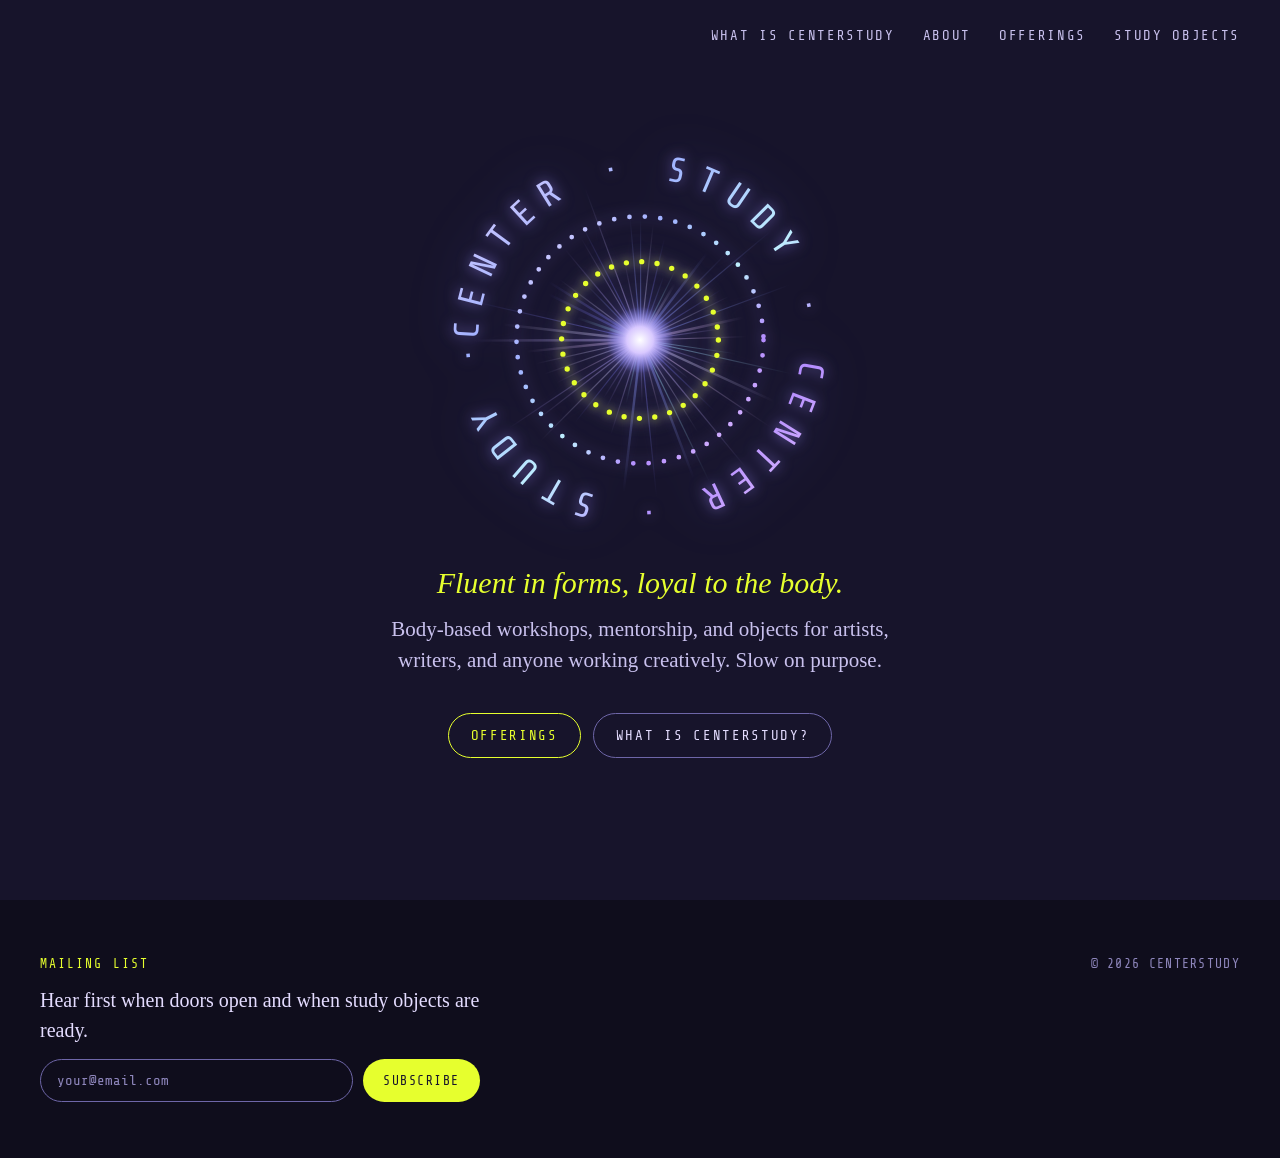
==== index.html @ cd918bb9 "Add files via upload" ====
<!DOCTYPE html>
<html lang="en">
<head>
<meta charset="utf-8">
<meta name="viewport" content="width=device-width, initial-scale=1">
<title>centerstudy</title>
<meta name="description" content="Body-based workshops, mentorship, and objects for artists, writers, and anyone working creatively. Slow on purpose.">
<link rel="icon" href="assets/favicon.png">
<link rel="preconnect" href="https://fonts.googleapis.com">
<link href="https://fonts.googleapis.com/css2?family=IM+Fell+English:ital@0;1&family=Share+Tech+Mono&display=swap" rel="stylesheet">
<link rel="stylesheet" href="style.css">
</head>
<body>
<div style="min-height:100vh;display:flex;flex-direction:column;font-family:'IM Fell English',serif">
<div style="background:#17142b;color:#e4dcff;min-height:100vh;display:flex;flex-direction:column">
<nav style="display:flex;justify-content:flex-end;flex-wrap:wrap;gap:28px;padding:28px 40px">
<a href="what.html" class="nav-dark" style="font-family:'Share Tech Mono',monospace;font-size:14px;letter-spacing:.12em;text-transform:uppercase;color:#c9c1ee;text-decoration:none">What is centerstudy</a>
<a href="about.html" class="nav-dark" style="font-family:'Share Tech Mono',monospace;font-size:14px;letter-spacing:.12em;text-transform:uppercase;color:#c9c1ee;text-decoration:none">About</a>
<a href="offerings.html" class="nav-dark" style="font-family:'Share Tech Mono',monospace;font-size:14px;letter-spacing:.12em;text-transform:uppercase;color:#c9c1ee;text-decoration:none">Offerings</a>
<a href="objects.html" class="nav-dark" style="font-family:'Share Tech Mono',monospace;font-size:14px;letter-spacing:.12em;text-transform:uppercase;color:#c9c1ee;text-decoration:none">Study Objects</a>
</nav>
<main style="flex:1;display:flex;flex-direction:column;align-items:center;justify-content:center;gap:36px;padding:24px 24px 88px">
<div data-mark="hero" role="img" aria-label="centerstudy logo"></div>
<div style="display:flex;flex-direction:column;align-items:center;gap:14px;text-align:center">
<h1 style="margin:0;font-weight:400;font-size:30px;font-style:italic;color:#e6ff2e">Fluent in forms, loyal to the body.</h1>
<p style="margin:0;max-width:560px;font-size:21px;line-height:1.5;color:#c9c1ee;text-wrap:pretty">Body-based workshops, mentorship, and objects for artists, writers, and anyone working creatively. Slow on purpose.</p>
</div>
<div style="display:flex;flex-wrap:wrap;justify-content:center;gap:12px">
<a href="offerings.html" class="btn-neon" style="font-family:'Share Tech Mono',monospace;font-size:14px;letter-spacing:.12em;text-transform:uppercase;padding:14px 22px;border:1px solid #e6ff2e;color:#e6ff2e;border-radius:999px;text-decoration:none">Offerings</a>
<a href="what.html" class="btn-ghost" style="font-family:'Share Tech Mono',monospace;font-size:14px;letter-spacing:.12em;text-transform:uppercase;padding:14px 22px;border:1px solid #6e66a8;color:#e4dcff;border-radius:999px;text-decoration:none">What is centerstudy?</a>
</div>
</main>
</div>
<footer id="mailing-list" style="background:#0f0d1c;color:#e4dcff;padding:56px 40px;display:flex;flex-wrap:wrap;justify-content:space-between;gap:40px">
<div style="display:flex;flex-direction:column;gap:14px;max-width:440px">
<div style="font-family:'Share Tech Mono',monospace;font-size:13px;letter-spacing:.16em;text-transform:uppercase;color:#e6ff2e">Mailing list</div>
<div style="font-size:20px;line-height:1.5;color:#e4dcff">Hear first when doors open and when study objects are ready.</div>
<form action="https://buttondown.com/api/emails/embed-subscribe/centerstudy" method="post" target="_blank" class="embeddable-buttondown-form" style="display:flex;flex-direction:column;gap:10px;margin:0">
<label for="bd-email" style="position:absolute;width:1px;height:1px;overflow:hidden;clip:rect(0 0 0 0)">Enter your email</label>
<div style="display:flex;flex-wrap:wrap;gap:10px">
<input type="email" name="email" id="bd-email" required placeholder="your@email.com" style="flex:1;min-width:200px;font-family:'Share Tech Mono',monospace;font-size:14px;padding:13px 16px;background:transparent;border:1px solid #6e66a8;border-radius:999px;color:#e4dcff;outline:none">
<input type="submit" value="Subscribe" style="font-family:'Share Tech Mono',monospace;font-size:13px;letter-spacing:.12em;text-transform:uppercase;padding:14px 20px;background:#e6ff2e;color:#17142b;border:none;border-radius:999px;cursor:pointer">
</div>
</form>
</div>
<div style="display:flex;flex-direction:column;gap:10px;font-family:'Share Tech Mono',monospace;font-size:13px;letter-spacing:.1em;color:#a9a0d6">
<div style="color:#8f87bd">© 2026 CENTERSTUDY</div>
</div>
</footer>
</div>
<script src="logo.js"></script>
</body>
</html>
---- style.css ----
body{margin:0;background:#17142b}
a{color:#3f3aa8}
a:hover{color:#17142b}
input::placeholder{color:#8f87bd}
input[type=email]:focus{border-color:#e6ff2e!important}
input[type=submit]:hover{background:#f2ff8a!important}
.nav-dark:hover{color:#e6ff2e!important}
.nav-light:hover{color:#221d3d!important}
.btn-neon:hover{background:#e6ff2e;color:#17142b!important}
.btn-ghost:hover{border-color:#e4dcff!important;color:#e4dcff!important}
@keyframes csSpin{to{transform:rotate(360deg)}}
.cs-spin{animation:csSpin 180s linear infinite}
@media (prefers-reduced-motion:reduce){.cs-spin{animation:none}}
html{scroll-behavior:smooth}
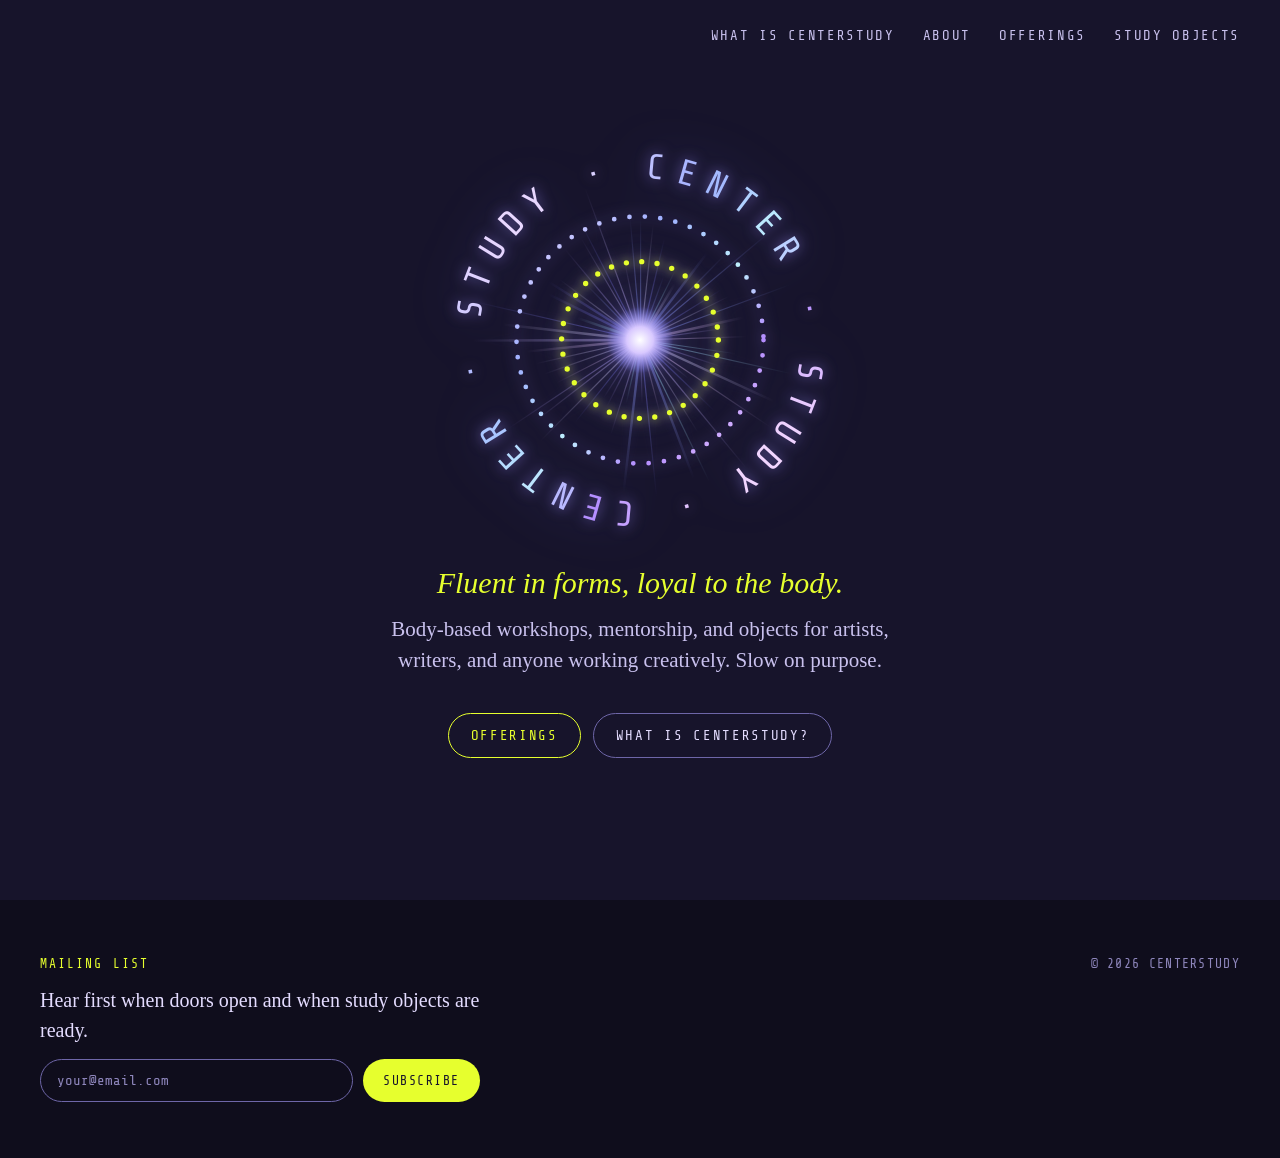
==== commit 768d014f: "Add files via upload" ====
--- a/index.html
+++ b/index.html
@@ -8,7 +8,7 @@
 <link rel="icon" href="assets/favicon.png">
 <link rel="preconnect" href="https://fonts.googleapis.com">
 <link href="https://fonts.googleapis.com/css2?family=IM+Fell+English:ital@0;1&family=Share+Tech+Mono&display=swap" rel="stylesheet">
-<link rel="stylesheet" href="style.css">
+<link rel="stylesheet" href="style.css?v=3">
 </head>
 <body>
 <div style="min-height:100vh;display:flex;flex-direction:column;font-family:'IM Fell English',serif">
@@ -48,6 +48,6 @@
 </div>
 </footer>
 </div>
-<script src="logo.js"></script>
+<script src="logo.js?v=3"></script>
 </body>
 </html>
--- a/style.css
+++ b/style.css
@@ -10,5 +10,7 @@
 .btn-ghost:hover{border-color:#e4dcff!important;color:#e4dcff!important}
 @keyframes csSpin{to{transform:rotate(360deg)}}
 .cs-spin{animation:csSpin 180s linear infinite}
-@media (prefers-reduced-motion:reduce){.cs-spin{animation:none}}
+@keyframes csRadiate{0%,6%{transform:translate(0,0) rotate(0);opacity:1}40%,55%{transform:translate(var(--dx),var(--dy)) rotate(var(--r));opacity:.75}90%,100%{transform:translate(0,0) rotate(0);opacity:1}}
+.cs-letter{transform-box:fill-box;transform-origin:center;animation:csRadiate 20s ease-in-out infinite}
+@media (prefers-reduced-motion:reduce){.cs-spin,.cs-letter{animation:none}}
 html{scroll-behavior:smooth}
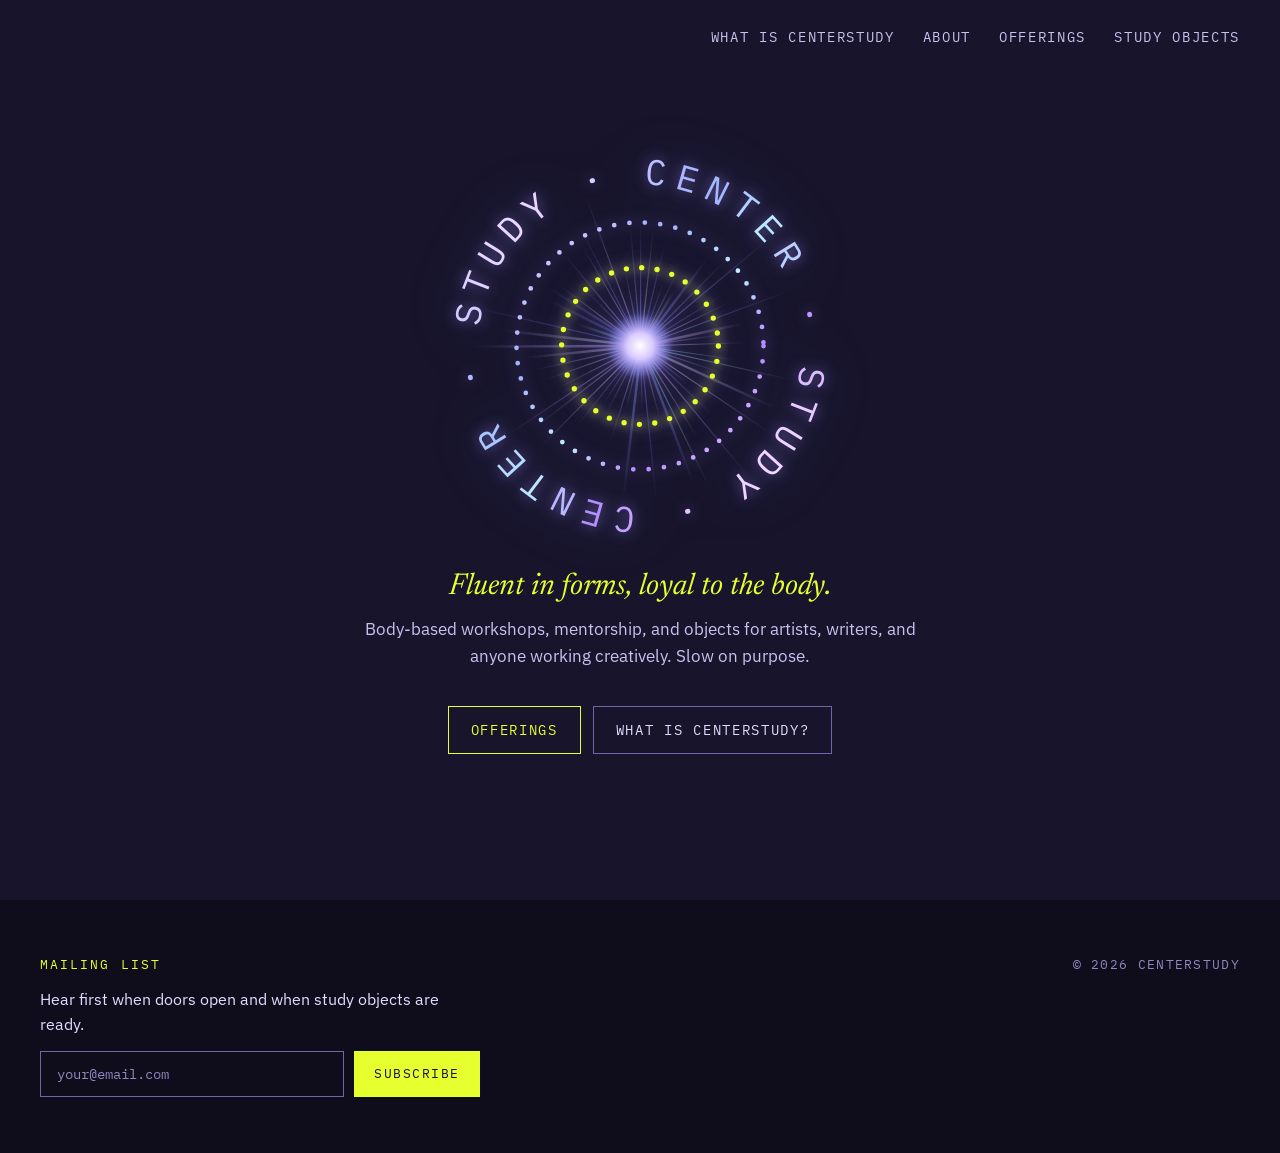
==== commit 106378df: "Add files via upload" ====
--- a/index.html
+++ b/index.html
@@ -7,47 +7,47 @@
 <meta name="description" content="Body-based workshops, mentorship, and objects for artists, writers, and anyone working creatively. Slow on purpose.">
 <link rel="icon" href="assets/favicon.png">
 <link rel="preconnect" href="https://fonts.googleapis.com">
-<link href="https://fonts.googleapis.com/css2?family=IM+Fell+English:ital@0;1&family=Share+Tech+Mono&display=swap" rel="stylesheet">
-<link rel="stylesheet" href="style.css?v=3">
+<link href="https://fonts.googleapis.com/css2?family=Newsreader:ital,opsz,wght@0,6..72,300..500;1,6..72,300..500&family=IBM+Plex+Mono&family=IBM+Plex+Sans:wght@400;500&display=swap" rel="stylesheet">
+<link rel="stylesheet" href="style.css?v=4">
 </head>
 <body>
-<div style="min-height:100vh;display:flex;flex-direction:column;font-family:'IM Fell English',serif">
+<div style="min-height:100vh;display:flex;flex-direction:column;font-family:'Newsreader',serif">
 <div style="background:#17142b;color:#e4dcff;min-height:100vh;display:flex;flex-direction:column">
 <nav style="display:flex;justify-content:flex-end;flex-wrap:wrap;gap:28px;padding:28px 40px">
-<a href="what.html" class="nav-dark" style="font-family:'Share Tech Mono',monospace;font-size:14px;letter-spacing:.12em;text-transform:uppercase;color:#c9c1ee;text-decoration:none">What is centerstudy</a>
-<a href="about.html" class="nav-dark" style="font-family:'Share Tech Mono',monospace;font-size:14px;letter-spacing:.12em;text-transform:uppercase;color:#c9c1ee;text-decoration:none">About</a>
-<a href="offerings.html" class="nav-dark" style="font-family:'Share Tech Mono',monospace;font-size:14px;letter-spacing:.12em;text-transform:uppercase;color:#c9c1ee;text-decoration:none">Offerings</a>
-<a href="objects.html" class="nav-dark" style="font-family:'Share Tech Mono',monospace;font-size:14px;letter-spacing:.12em;text-transform:uppercase;color:#c9c1ee;text-decoration:none">Study Objects</a>
+<a href="what.html" class="nav-dark" style="font-family:'IBM Plex Mono',monospace;font-size:14px;letter-spacing:.12em;text-transform:uppercase;color:#c9c1ee;text-decoration:none">What is centerstudy</a>
+<a href="about.html" class="nav-dark" style="font-family:'IBM Plex Mono',monospace;font-size:14px;letter-spacing:.12em;text-transform:uppercase;color:#c9c1ee;text-decoration:none">About</a>
+<a href="offerings.html" class="nav-dark" style="font-family:'IBM Plex Mono',monospace;font-size:14px;letter-spacing:.12em;text-transform:uppercase;color:#c9c1ee;text-decoration:none">Offerings</a>
+<a href="objects.html" class="nav-dark" style="font-family:'IBM Plex Mono',monospace;font-size:14px;letter-spacing:.12em;text-transform:uppercase;color:#c9c1ee;text-decoration:none">Study Objects</a>
 </nav>
 <main style="flex:1;display:flex;flex-direction:column;align-items:center;justify-content:center;gap:36px;padding:24px 24px 88px">
 <div data-mark="hero" role="img" aria-label="centerstudy logo"></div>
 <div style="display:flex;flex-direction:column;align-items:center;gap:14px;text-align:center">
 <h1 style="margin:0;font-weight:400;font-size:30px;font-style:italic;color:#e6ff2e">Fluent in forms, loyal to the body.</h1>
-<p style="margin:0;max-width:560px;font-size:21px;line-height:1.5;color:#c9c1ee;text-wrap:pretty">Body-based workshops, mentorship, and objects for artists, writers, and anyone working creatively. Slow on purpose.</p>
+<p style="margin:0;max-width:560px;font-family:'IBM Plex Sans',sans-serif;font-size:17px;line-height:1.6;color:#c9c1ee;text-wrap:pretty">Body-based workshops, mentorship, and objects for artists, writers, and anyone working creatively. Slow on purpose.</p>
 </div>
 <div style="display:flex;flex-wrap:wrap;justify-content:center;gap:12px">
-<a href="offerings.html" class="btn-neon" style="font-family:'Share Tech Mono',monospace;font-size:14px;letter-spacing:.12em;text-transform:uppercase;padding:14px 22px;border:1px solid #e6ff2e;color:#e6ff2e;border-radius:999px;text-decoration:none">Offerings</a>
-<a href="what.html" class="btn-ghost" style="font-family:'Share Tech Mono',monospace;font-size:14px;letter-spacing:.12em;text-transform:uppercase;padding:14px 22px;border:1px solid #6e66a8;color:#e4dcff;border-radius:999px;text-decoration:none">What is centerstudy?</a>
+<a href="offerings.html" class="btn-neon" style="font-family:'IBM Plex Mono',monospace;font-size:14px;letter-spacing:.12em;text-transform:uppercase;padding:14px 22px;border:1px solid #e6ff2e;color:#e6ff2e;border-radius:0;text-decoration:none">Offerings</a>
+<a href="what.html" class="btn-ghost" style="font-family:'IBM Plex Mono',monospace;font-size:14px;letter-spacing:.12em;text-transform:uppercase;padding:14px 22px;border:1px solid #6e66a8;color:#e4dcff;border-radius:0;text-decoration:none">What is centerstudy?</a>
 </div>
 </main>
 </div>
 <footer id="mailing-list" style="background:#0f0d1c;color:#e4dcff;padding:56px 40px;display:flex;flex-wrap:wrap;justify-content:space-between;gap:40px">
 <div style="display:flex;flex-direction:column;gap:14px;max-width:440px">
-<div style="font-family:'Share Tech Mono',monospace;font-size:13px;letter-spacing:.16em;text-transform:uppercase;color:#e6ff2e">Mailing list</div>
-<div style="font-size:20px;line-height:1.5;color:#e4dcff">Hear first when doors open and when study objects are ready.</div>
+<div style="font-family:'IBM Plex Mono',monospace;font-size:13px;letter-spacing:.16em;text-transform:uppercase;color:#e6ff2e">Mailing list</div>
+<div style="font-family:'IBM Plex Sans',sans-serif;font-size:16px;line-height:1.55;color:#e4dcff">Hear first when doors open and when study objects are ready.</div>
 <form action="https://buttondown.com/api/emails/embed-subscribe/centerstudy" method="post" target="_blank" class="embeddable-buttondown-form" style="display:flex;flex-direction:column;gap:10px;margin:0">
 <label for="bd-email" style="position:absolute;width:1px;height:1px;overflow:hidden;clip:rect(0 0 0 0)">Enter your email</label>
 <div style="display:flex;flex-wrap:wrap;gap:10px">
-<input type="email" name="email" id="bd-email" required placeholder="your@email.com" style="flex:1;min-width:200px;font-family:'Share Tech Mono',monospace;font-size:14px;padding:13px 16px;background:transparent;border:1px solid #6e66a8;border-radius:999px;color:#e4dcff;outline:none">
-<input type="submit" value="Subscribe" style="font-family:'Share Tech Mono',monospace;font-size:13px;letter-spacing:.12em;text-transform:uppercase;padding:14px 20px;background:#e6ff2e;color:#17142b;border:none;border-radius:999px;cursor:pointer">
+<input type="email" name="email" id="bd-email" required placeholder="your@email.com" style="flex:1;min-width:200px;font-family:'IBM Plex Mono',monospace;font-size:14px;padding:13px 16px;background:transparent;border:1px solid #6e66a8;border-radius:0;color:#e4dcff;outline:none">
+<input type="submit" value="Subscribe" style="font-family:'IBM Plex Mono',monospace;font-size:13px;letter-spacing:.12em;text-transform:uppercase;padding:14px 20px;background:#e6ff2e;color:#17142b;border:none;border-radius:0;cursor:pointer">
 </div>
 </form>
 </div>
-<div style="display:flex;flex-direction:column;gap:10px;font-family:'Share Tech Mono',monospace;font-size:13px;letter-spacing:.1em;color:#a9a0d6">
+<div style="display:flex;flex-direction:column;gap:10px;font-family:'IBM Plex Mono',monospace;font-size:13px;letter-spacing:.1em;color:#a9a0d6">
 <div style="color:#8f87bd">© 2026 CENTERSTUDY</div>
 </div>
 </footer>
 </div>
-<script src="logo.js?v=3"></script>
+<script src="logo.js?v=4"></script>
 </body>
 </html>
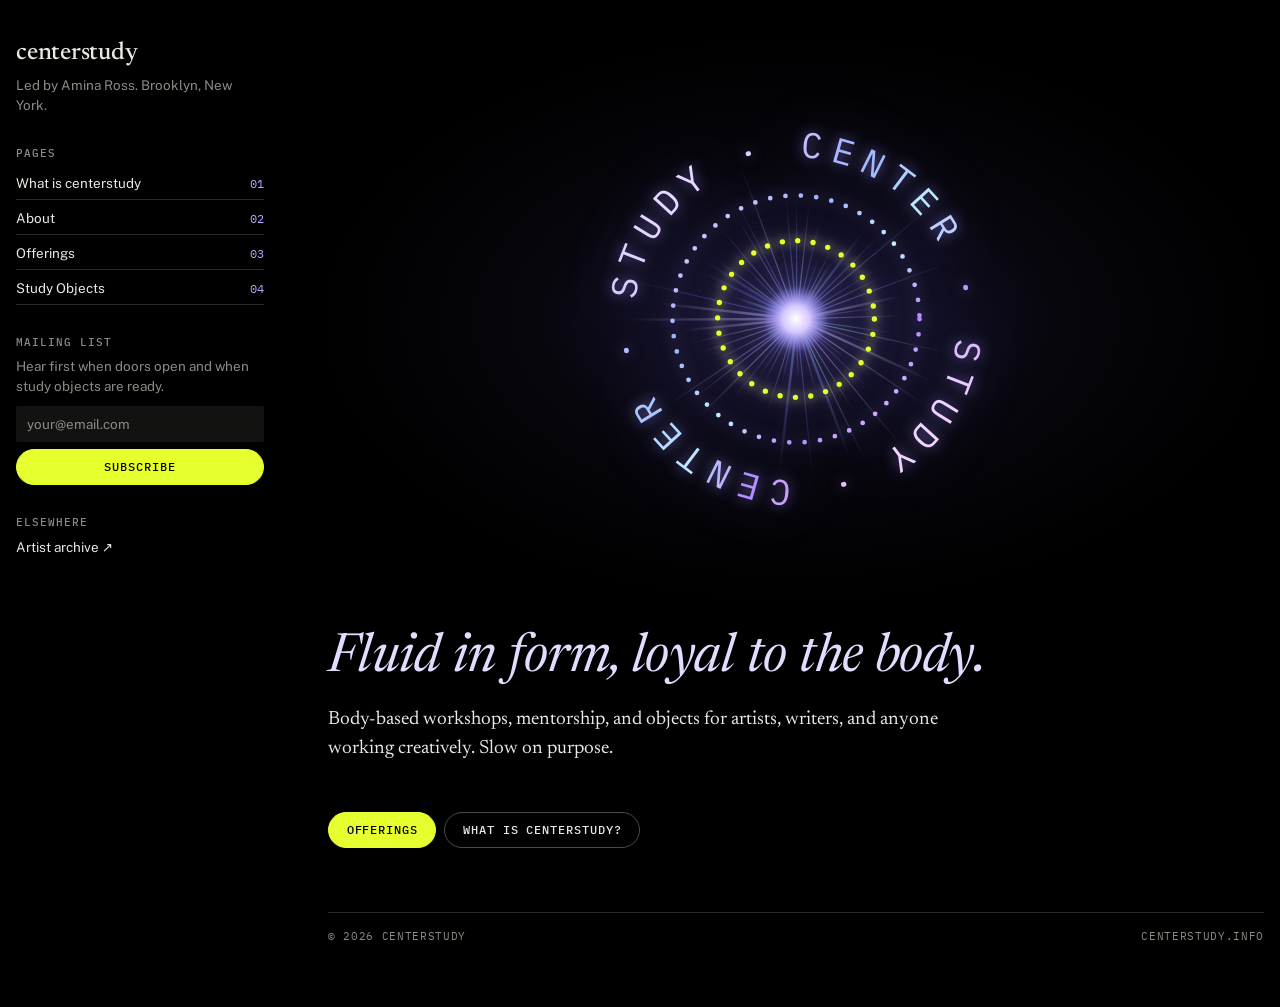
==== commit b2b192d6: "Add files via upload" ====
--- a/index.html
+++ b/index.html
@@ -2,52 +2,56 @@
 <html lang="en">
 <head>
 <meta charset="utf-8">
-<meta name="viewport" content="width=device-width, initial-scale=1">
+<meta name="viewport" content="width=device-width, initial-scale=1, viewport-fit=cover">
 <title>centerstudy</title>
 <meta name="description" content="Body-based workshops, mentorship, and objects for artists, writers, and anyone working creatively. Slow on purpose.">
 <link rel="icon" href="assets/favicon.png">
 <link rel="preconnect" href="https://fonts.googleapis.com">
-<link href="https://fonts.googleapis.com/css2?family=Newsreader:ital,opsz,wght@0,6..72,300..500;1,6..72,300..500&family=IBM+Plex+Mono&family=IBM+Plex+Sans:wght@400;500&display=swap" rel="stylesheet">
-<link rel="stylesheet" href="style.css?v=4">
+<link rel="preconnect" href="https://fonts.gstatic.com" crossorigin>
+<link rel="stylesheet" href="https://fonts.googleapis.com/css2?family=IBM+Plex+Mono:wght@400;500&family=Newsreader:ital,opsz,wght@0,6..72,400;0,6..72,500;1,6..72,400;1,6..72,500&family=Public+Sans:wght@400;500;600&display=swap">
+<link rel="stylesheet" href="style.css?v=7">
 </head>
 <body>
-<div style="min-height:100vh;display:flex;flex-direction:column;font-family:'Newsreader',serif">
-<div style="background:#17142b;color:#e4dcff;min-height:100vh;display:flex;flex-direction:column">
-<nav style="display:flex;justify-content:flex-end;flex-wrap:wrap;gap:28px;padding:28px 40px">
-<a href="what.html" class="nav-dark" style="font-family:'IBM Plex Mono',monospace;font-size:14px;letter-spacing:.12em;text-transform:uppercase;color:#c9c1ee;text-decoration:none">What is centerstudy</a>
-<a href="about.html" class="nav-dark" style="font-family:'IBM Plex Mono',monospace;font-size:14px;letter-spacing:.12em;text-transform:uppercase;color:#c9c1ee;text-decoration:none">About</a>
-<a href="offerings.html" class="nav-dark" style="font-family:'IBM Plex Mono',monospace;font-size:14px;letter-spacing:.12em;text-transform:uppercase;color:#c9c1ee;text-decoration:none">Offerings</a>
-<a href="objects.html" class="nav-dark" style="font-family:'IBM Plex Mono',monospace;font-size:14px;letter-spacing:.12em;text-transform:uppercase;color:#c9c1ee;text-decoration:none">Study Objects</a>
+<div class="shell">
+<aside class="side">
+<div>
+<p class="name"><a href="index.html">centerstudy</a></p>
+<p class="tagline">Led by Amina Ross. Brooklyn, New York.</p>
+</div>
+<nav aria-label="Pages">
+<span class="label">Pages</span>
+<ul class="pages">
+<li><a href="what.html"><span>What is centerstudy</span><span class="n">01</span></a></li>
+<li><a href="about.html"><span>About</span><span class="n">02</span></a></li>
+<li><a href="offerings.html"><span>Offerings</span><span class="n">03</span></a></li>
+<li><a href="objects.html"><span>Study Objects</span><span class="n">04</span></a></li>
+</ul>
 </nav>
-<main style="flex:1;display:flex;flex-direction:column;align-items:center;justify-content:center;gap:36px;padding:24px 24px 88px">
-<div data-mark="hero" role="img" aria-label="centerstudy logo"></div>
-<div style="display:flex;flex-direction:column;align-items:center;gap:14px;text-align:center">
-<h1 style="margin:0;font-weight:400;font-size:30px;font-style:italic;color:#e6ff2e">Fluent in forms, loyal to the body.</h1>
-<p style="margin:0;max-width:560px;font-family:'IBM Plex Sans',sans-serif;font-size:17px;line-height:1.6;color:#c9c1ee;text-wrap:pretty">Body-based workshops, mentorship, and objects for artists, writers, and anyone working creatively. Slow on purpose.</p>
+<div class="signup" id="mailing-list">
+<span class="label">Mailing list</span>
+<p>Hear first when doors open and when study objects are ready.</p>
+<form action="https://buttondown.com/api/emails/embed-subscribe/centerstudy" method="post" target="_blank" class="embeddable-buttondown-form">
+<label for="bd-email" class="visually-hidden">Enter your email</label>
+<input type="email" name="email" id="bd-email" class="field" required placeholder="your@email.com">
+<button type="submit" class="btn solid">Subscribe</button>
+</form>
 </div>
-<div style="display:flex;flex-wrap:wrap;justify-content:center;gap:12px">
-<a href="offerings.html" class="btn-neon" style="font-family:'IBM Plex Mono',monospace;font-size:14px;letter-spacing:.12em;text-transform:uppercase;padding:14px 22px;border:1px solid #e6ff2e;color:#e6ff2e;border-radius:0;text-decoration:none">Offerings</a>
-<a href="what.html" class="btn-ghost" style="font-family:'IBM Plex Mono',monospace;font-size:14px;letter-spacing:.12em;text-transform:uppercase;padding:14px 22px;border:1px solid #6e66a8;color:#e4dcff;border-radius:0;text-decoration:none">What is centerstudy?</a>
+<div>
+<span class="label">Elsewhere</span>
+<div class="quick"><a href="https://aminaross.info" target="_blank" rel="noopener">Artist archive &#8599;</a></div>
+</div>
+</aside>
+<main class="main">
+<div class="stage"><div data-mark="hero" role="img" aria-label="centerstudy logo"></div></div>
+<h1 class="headline">Fluid in form, loyal to the body.</h1>
+<p class="lede">Body-based workshops, mentorship, and objects for artists, writers, and anyone working creatively. Slow on purpose.</p>
+<div class="actions">
+<a href="offerings.html" class="btn solid">Offerings</a>
+<a href="what.html" class="btn">What is centerstudy?</a>
 </div>
 </main>
+<p class="colophon"><span>&copy; 2026 centerstudy</span><a href="index.html">centerstudy.info</a></p>
 </div>
-<footer id="mailing-list" style="background:#0f0d1c;color:#e4dcff;padding:56px 40px;display:flex;flex-wrap:wrap;justify-content:space-between;gap:40px">
-<div style="display:flex;flex-direction:column;gap:14px;max-width:440px">
-<div style="font-family:'IBM Plex Mono',monospace;font-size:13px;letter-spacing:.16em;text-transform:uppercase;color:#e6ff2e">Mailing list</div>
-<div style="font-family:'IBM Plex Sans',sans-serif;font-size:16px;line-height:1.55;color:#e4dcff">Hear first when doors open and when study objects are ready.</div>
-<form action="https://buttondown.com/api/emails/embed-subscribe/centerstudy" method="post" target="_blank" class="embeddable-buttondown-form" style="display:flex;flex-direction:column;gap:10px;margin:0">
-<label for="bd-email" style="position:absolute;width:1px;height:1px;overflow:hidden;clip:rect(0 0 0 0)">Enter your email</label>
-<div style="display:flex;flex-wrap:wrap;gap:10px">
-<input type="email" name="email" id="bd-email" required placeholder="your@email.com" style="flex:1;min-width:200px;font-family:'IBM Plex Mono',monospace;font-size:14px;padding:13px 16px;background:transparent;border:1px solid #6e66a8;border-radius:0;color:#e4dcff;outline:none">
-<input type="submit" value="Subscribe" style="font-family:'IBM Plex Mono',monospace;font-size:13px;letter-spacing:.12em;text-transform:uppercase;padding:14px 20px;background:#e6ff2e;color:#17142b;border:none;border-radius:0;cursor:pointer">
-</div>
-</form>
-</div>
-<div style="display:flex;flex-direction:column;gap:10px;font-family:'IBM Plex Mono',monospace;font-size:13px;letter-spacing:.1em;color:#a9a0d6">
-<div style="color:#8f87bd">© 2026 CENTERSTUDY</div>
-</div>
-</footer>
-</div>
-<script src="logo.js?v=4"></script>
+<script src="logo.js?v=7"></script>
 </body>
 </html>
--- a/style.css
+++ b/style.css
@@ -1,16 +1,281 @@
-body{margin:0;background:#17142b}
-a{color:#3f3aa8}
-a:hover{color:#17142b}
-input::placeholder{color:#8f87bd}
-input[type=email]:focus{border-color:#e6ff2e!important}
-input[type=submit]:hover{background:#f2ff8a!important}
-.nav-dark:hover{color:#e6ff2e!important}
-.nav-light:hover{color:#221d3d!important}
-.btn-neon:hover{background:#e6ff2e;color:#17142b!important}
-.btn-ghost:hover{border-color:#e4dcff!important;color:#e4dcff!important}
-@keyframes csSpin{to{transform:rotate(360deg)}}
-.cs-spin{animation:csSpin 180s linear infinite}
-@keyframes csRadiate{0%,6%{transform:translate(0,0) rotate(0);opacity:1}40%,55%{transform:translate(var(--dx),var(--dy)) rotate(var(--r));opacity:.75}90%,100%{transform:translate(0,0) rotate(0);opacity:1}}
-.cs-letter{transform-box:fill-box;transform-origin:center;animation:csRadiate 20s ease-in-out infinite}
-@media (prefers-reduced-motion:reduce){.cs-spin,.cs-letter{animation:none}}
-html{scroll-behavior:smooth}
+/* centerstudy: a sibling of the Amina Ross archive (aminaross.info).
+   Same ground, type and rules: black field, Newsreader italic titles,
+   Public Sans text, IBM Plex Mono labels, neon yellow kept for what is
+   current or under the pointer, and the mark's violet carried into
+   headlines, pull quotes and notes. A side column holds the name, pages and
+   mailing list; the main column holds the page. Stacks on phones. */
+:root {
+  --paper: #000000;
+  --ink: #e9e9e4;
+  --quiet: #8b8b84;
+  --rule: #2a2a28;
+  --field: #121211;
+  --accent: #e6ff2e;
+  --violet: #b9a6ff;    /* from the centerstudy mark */
+  --lilac: #e4dcff;
+  --deep: #17142b;
+  --on-accent: #000000;
+  color-scheme: dark;
+  --serif: "Newsreader", "Iowan Old Style", Georgia, serif;
+  --sans: "Public Sans", "Helvetica Neue", Arial, system-ui, sans-serif;
+  --mono: "IBM Plex Mono", ui-monospace, "SFMono-Regular", Menlo, monospace;
+  --step--1: 0.84rem;
+  --step-0: 1rem;
+  --step-1: 1.2rem;
+  --step-2: 1.55rem;
+  --side: 15.5rem;
+}
+::selection { background: var(--accent); color: var(--on-accent); }
+
+*, *::before, *::after { box-sizing: border-box; }
+html { -webkit-text-size-adjust: 100%; }
+body {
+  margin: 0;
+  background: var(--paper);
+  color: var(--ink);
+  font: 400 var(--step-0)/1.65 var(--sans);
+  padding-left: max(16px, env(safe-area-inset-left, 0px));
+  padding-right: max(16px, env(safe-area-inset-right, 0px));
+}
+a { color: inherit; text-decoration-color: #55554f; text-underline-offset: 0.2em; text-decoration-thickness: 1px; }
+a:hover { color: var(--accent); text-decoration-color: currentColor; }
+:focus-visible { outline: 2px solid var(--accent); outline-offset: 2px; }
+img { max-width: 100%; display: block; }
+p { margin: 0 0 1em; }
+p:last-child { margin-bottom: 0; }
+
+.shell {
+  max-width: 78rem;
+  margin: 0 auto;
+  display: grid;
+  grid-template-columns: var(--side) minmax(0, 1fr);
+  gap: 4rem;
+  padding-block: 2.5rem 4rem;
+}
+
+/* ---------- side column ---------- */
+.side {
+  position: sticky;
+  top: calc(env(safe-area-inset-top, 0px) + 2.5rem);
+  align-self: start;
+  max-height: calc(100vh - 3rem);
+  overflow-y: auto;
+  display: grid;
+  gap: 2rem;
+}
+.name { margin: 0; font: 500 var(--step-2)/1.1 var(--serif); letter-spacing: -0.01em; }
+.name a { text-decoration: none; display: inline-flex; align-items: center; gap: 0.6rem; }
+.name .mini { width: 1.6rem; height: 1.6rem; flex: none; }
+.tagline { margin: 0.5rem 0 0; color: var(--quiet); font-size: var(--step--1); line-height: 1.5; }
+.label {
+  display: block;
+  margin: 0 0 0.5rem;
+  font: 500 0.68rem/1 var(--mono);
+  text-transform: uppercase;
+  letter-spacing: 0.09em;
+  color: var(--quiet);
+}
+.pages { list-style: none; margin: 0; padding: 0; display: grid; gap: 0.1rem; }
+.pages a {
+  display: flex;
+  justify-content: space-between;
+  align-items: baseline;
+  gap: 1rem;
+  padding: 0.32rem 0;
+  font-size: var(--step--1);
+  text-decoration: none;
+  border-bottom: 1px solid var(--rule);
+}
+.pages .n { font: 400 0.72rem var(--mono); color: var(--violet); }
+.pages a:hover .n { color: var(--accent); }
+.pages a[aria-current="page"] { color: var(--accent); font-weight: 600; }
+.pages a[aria-current="page"] .n { color: var(--accent); }
+.quick { display: flex; flex-wrap: wrap; gap: 0.25rem 1rem; font-size: var(--step--1); }
+.quick a { text-decoration: none; }
+.quick a:hover { text-decoration: underline; }
+
+/* mailing list */
+.signup p { margin: 0 0 0.6rem; font-size: var(--step--1); line-height: 1.5; color: var(--quiet); }
+.signup form { display: grid; gap: 0.4rem; margin: 0; }
+.field {
+  width: 100%;
+  font: 400 var(--step--1)/1.4 var(--sans);
+  color: var(--ink);
+  background: var(--field);
+  border: 1px solid transparent;
+  border-radius: 2px;
+  padding: 0.5rem 0.6rem;
+}
+.field:focus { border-color: var(--accent); outline: none; }
+.field::placeholder { color: var(--quiet); }
+.btn {
+  display: inline-flex;
+  align-items: center;
+  justify-content: center;
+  gap: 0.4rem;
+  font: 500 0.72rem/1 var(--mono);
+  text-transform: uppercase;
+  letter-spacing: 0.08em;
+  color: var(--ink);
+  background: none;
+  border: 1px solid #4a4a46;
+  border-radius: 999px;
+  padding: 0.7rem 1.1rem;
+  text-decoration: none;
+  cursor: pointer;
+  white-space: nowrap;
+  transition: background-color 0.2s ease, color 0.2s ease, border-color 0.2s ease;
+}
+.btn:hover { color: var(--accent); border-color: var(--accent); }
+.btn.solid { background: var(--accent); color: var(--on-accent); border-color: var(--accent); }
+.btn.solid:hover { background: var(--ink); border-color: var(--ink); color: var(--on-accent); }
+.visually-hidden { position: absolute; width: 1px; height: 1px; overflow: hidden; clip: rect(0 0 0 0); white-space: nowrap; }
+
+/* ---------- main column ---------- */
+.main { min-width: 0; }
+.pagebar {
+  display: flex;
+  justify-content: space-between;
+  align-items: baseline;
+  flex-wrap: wrap;
+  gap: 0.5rem 1.5rem;
+  padding-bottom: 0.75rem;
+  margin-bottom: 2.5rem;
+  border-bottom: 1px solid var(--rule);
+}
+.pagebar .label { margin: 0; }
+.status { font: 400 0.72rem var(--mono); color: var(--quiet); text-transform: uppercase; letter-spacing: 0.06em; }
+
+.headline {
+  color: var(--lilac);
+  margin: 0 0 1.25rem;
+  font: italic 400 clamp(2.2rem, 4.2vw, 3.4rem)/1.05 var(--serif);
+  letter-spacing: -0.01em;
+  text-wrap: balance;
+  max-width: 44rem;
+}
+.lede { margin: 0 0 3rem; max-width: 40rem; font: 400 var(--step-1)/1.5 var(--serif); text-wrap: pretty; }
+.prose { max-width: 40rem; text-wrap: pretty; }
+.pull {
+  margin: 2.2rem 0;
+  padding-left: 1rem;
+  border-left: 2px solid var(--violet);
+  color: var(--violet);
+  font: italic 400 clamp(1.4rem, 2.4vw, 1.85rem)/1.3 var(--serif);
+  max-width: 38rem;
+  text-wrap: balance;
+}
+.subhead { color: var(--lilac); margin: 3rem 0 1rem; font: italic 400 clamp(1.75rem, 2.8vw, 2.4rem)/1.1 var(--serif); }
+
+/* groups and records (the archive's year/record rhythm) */
+.group { display: grid; gap: 0; margin-bottom: 3.5rem; }
+.group-label {
+  margin: 0;
+  font: 500 0.72rem/1 var(--mono);
+  letter-spacing: 0.09em;
+  text-transform: uppercase;
+  color: var(--quiet);
+  padding-bottom: 0.6rem;
+  border-bottom: 1px solid var(--violet);
+}
+.record {
+  display: grid;
+  grid-template-columns: 11rem minmax(0, 1fr);
+  gap: 2rem;
+  padding: 1.6rem 0 2rem;
+  border-bottom: 1px solid var(--rule);
+  scroll-margin-top: 1.5rem;
+}
+.meta { font-size: var(--step--1); line-height: 1.45; display: grid; gap: 0.35rem; align-content: start; }
+.meta p { margin: 0; }
+.meta .dates { font-family: var(--mono); font-size: 0.74rem; letter-spacing: 0.01em; font-variant-numeric: tabular-nums; }
+.meta .quiet { color: var(--quiet); }
+.body { min-width: 0; max-width: 42rem; }
+.title {
+  margin: 0;
+  font: italic 400 clamp(1.6rem, 2.6vw, 2.2rem)/1.1 var(--serif);
+  text-wrap: balance;
+  letter-spacing: -0.005em;
+}
+.title a { text-decoration: none; }
+.title a:hover { text-decoration: underline; text-decoration-thickness: 1px; }
+.desc { margin-top: 0.9rem; text-wrap: pretty; }
+.actions { margin-top: 1.1rem; display: flex; flex-wrap: wrap; gap: 0.5rem; }
+.list { list-style: none; margin: 1.1rem 0 0; padding: 0; border-top: 1px solid var(--rule); }
+.list li { display: grid; grid-template-columns: 9rem minmax(0, 1fr); gap: 1rem; padding: 0.6rem 0; border-bottom: 1px solid var(--rule); font-size: var(--step--1); }
+.list .k { font: 500 0.68rem/1.9 var(--mono); text-transform: uppercase; letter-spacing: 0.09em; color: var(--quiet); }
+
+.note {
+  border: 1px solid #2f2857;
+  background: var(--deep);
+  color: var(--lilac);
+  padding: 1.1rem 1.25rem;
+  max-width: 42rem;
+}
+.note .label { margin-bottom: 0.6rem; }
+.note p { font-size: var(--step--1); }
+
+/* home: the mark floats free on the page, with a soft violet glow that fades to black */
+.stage {
+  position: relative;
+  display: grid;
+  place-items: center;
+  min-height: clamp(24rem, 62vh, 40rem);
+  background: radial-gradient(closest-side at 50% 50%, rgba(110, 96, 230, 0.26), rgba(23, 20, 43, 0.3) 55%, transparent 100%);
+  margin-bottom: 2rem;
+}
+.stage-hint {
+  position: absolute;
+  left: 0.75rem;
+  bottom: 0.75rem;
+  margin: 0;
+  font: 400 0.66rem var(--mono);
+  text-transform: uppercase;
+  letter-spacing: 0.08em;
+  color: var(--quiet);
+}
+
+/* about */
+.portrait-row { display: grid; grid-template-columns: 15rem minmax(0, 1fr); gap: 2.5rem; align-items: end; margin-bottom: 2.5rem; }
+.portrait img { width: 100%; height: auto; aspect-ratio: 4 / 5; object-fit: cover; object-position: 50% 45%; background: var(--field); border: 1px solid var(--rule); filter: saturate(0.9); }
+.portrait figcaption { margin-top: 0.4rem; font: 400 0.68rem/1.4 var(--mono); color: var(--quiet); }
+.portrait { margin: 0; }
+.pronouns { display: inline-block; margin-top: 0.5rem; font: 500 0.68rem/1 var(--mono); text-transform: uppercase; letter-spacing: 0.09em; color: var(--violet); border: 1px solid var(--violet); border-radius: 999px; padding: 0.4rem 0.7rem; }
+
+.colophon { grid-column: 2; margin: 0; padding-top: 1rem; border-top: 1px solid var(--rule); font: 400 0.7rem var(--mono); color: var(--quiet); text-transform: uppercase; letter-spacing: 0.06em; display: flex; flex-wrap: wrap; justify-content: space-between; gap: 0.5rem 1.5rem; }
+.colophon a { text-decoration: none; }
+
+/* logo motion: the ring turns slowly and the letters drift apart and gather again */
+@keyframes csSpin { to { transform: rotate(360deg); } }
+.cs-spin { animation: csSpin 180s linear infinite; }
+@keyframes csRadiate { 0%, 6% { transform: translate(0, 0) rotate(0); opacity: 1; } 40%, 55% { transform: translate(var(--dx), var(--dy)) rotate(var(--r)); opacity: .75; } 90%, 100% { transform: translate(0, 0) rotate(0); opacity: 1; } }
+.cs-letter { transform-box: fill-box; transform-origin: center; animation: csRadiate 20s ease-in-out infinite; }
+
+/* ---------- narrow screens ---------- */
+@media (max-width: 860px) {
+  .shell { grid-template-columns: minmax(0, 1fr); gap: 2rem; padding-block: 1.5rem 3rem; }
+  .side { position: static; max-height: none; overflow: visible; gap: 1.4rem; }
+  .pages { display: flex; flex-wrap: wrap; gap: 0.4rem; }
+  .pages a { border: 1px solid var(--rule); border-radius: 2px; padding: 0.3rem 0.6rem; }
+  .pages a[aria-current="page"] { border-color: var(--accent); }
+  .pages .n { display: none; }
+  /* on phones the side column's parts join the page flow so the mailing list lands at the end */
+  .side { display: contents; }
+  .side > * { order: 1; }
+  .main { order: 2; }
+  .side > .signup { order: 3; border-top: 1px solid var(--rule); padding-top: 1.4rem; }
+  .colophon { grid-column: auto; order: 4; }
+}
+@media (max-width: 620px) {
+  .record, .portrait-row { grid-template-columns: minmax(0, 1fr); gap: 0.9rem; }
+  .portrait { max-width: 15rem; }
+  .list li { grid-template-columns: minmax(0, 1fr); gap: 0.1rem; }
+  .stage { min-height: 22rem; }
+}
+@media (prefers-reduced-motion: reduce) {
+  .cs-spin, .cs-letter { animation: none; }
+  .btn { transition: none; }
+}
+@media (prefers-reduced-motion: no-preference) {
+  html { scroll-behavior: smooth; }
+}
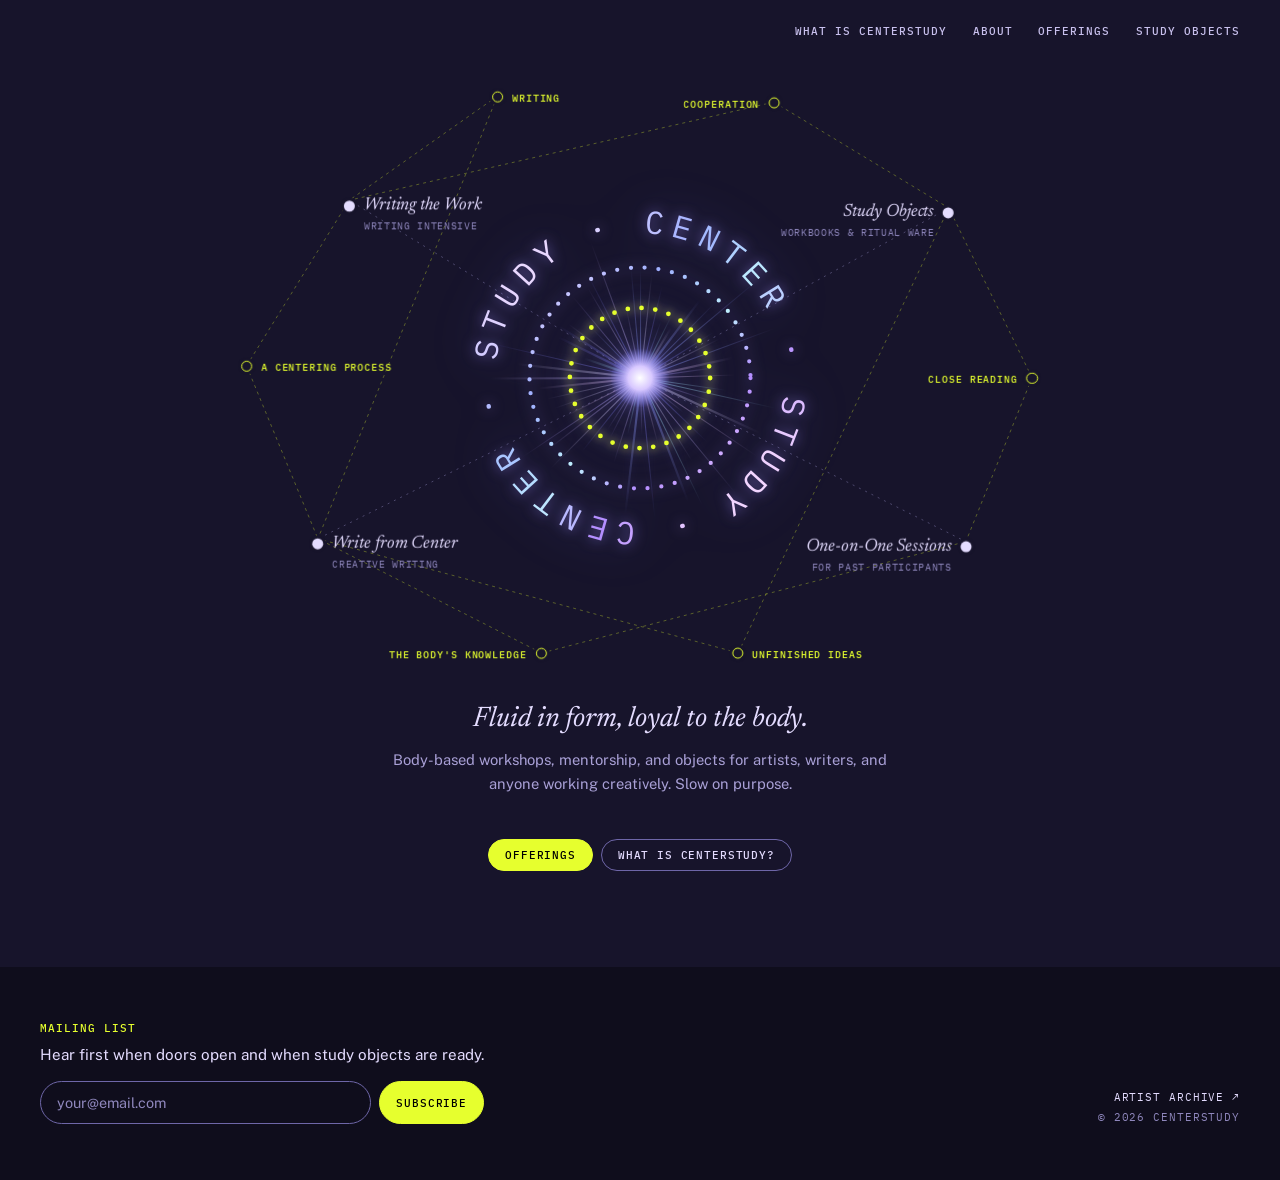
==== commit 0152938a: "Add files via upload" ====
--- a/index.html
+++ b/index.html
@@ -9,25 +9,29 @@
 <link rel="preconnect" href="https://fonts.googleapis.com">
 <link rel="preconnect" href="https://fonts.gstatic.com" crossorigin>
 <link rel="stylesheet" href="https://fonts.googleapis.com/css2?family=IBM+Plex+Mono:wght@400;500&family=Newsreader:ital,opsz,wght@0,6..72,400;0,6..72,500;1,6..72,400;1,6..72,500&family=Public+Sans:wght@400;500;600&display=swap">
-<link rel="stylesheet" href="style.css?v=7">
+<link rel="stylesheet" href="style.css?v=8">
 </head>
 <body>
-<div class="shell">
-<aside class="side">
-<div>
-<p class="name"><a href="index.html">centerstudy</a></p>
-<p class="tagline">Led by Amina Ross. Brooklyn, New York.</p>
+<div class="page home">
+<header class="top">
+<nav class="topnav" aria-label="Pages">
+<a href="what.html">What is centerstudy</a>
+<a href="about.html">About</a>
+<a href="offerings.html">Offerings</a>
+<a href="objects.html">Study Objects</a>
+</nav>
+</header>
+<main class="main">
+<div class="orbit" aria-label="What centerstudy is made of"><svg class="orbit-lines" aria-hidden="true"><line class="spoke" data-a="center-mark" data-b="wtw"/><line class="spoke" data-a="center-mark" data-b="wfc"/><line class="spoke" data-a="center-mark" data-b="one"/><line class="spoke" data-a="center-mark" data-b="obj"/><line class="thread" data-a="writing" data-b="wtw"/><line class="thread" data-a="writing" data-b="wfc"/><line class="thread" data-a="center" data-b="wtw"/><line class="thread" data-a="center" data-b="wfc"/><line class="thread" data-a="coop" data-b="obj"/><line class="thread" data-a="coop" data-b="wtw"/><line class="thread" data-a="close" data-b="one"/><line class="thread" data-a="close" data-b="obj"/><line class="thread" data-a="body" data-b="one"/><line class="thread" data-a="body" data-b="wfc"/><line class="thread" data-a="unfinished" data-b="obj"/><line class="thread" data-a="unfinished" data-b="wfc"/></svg><div class="hero-mark"><div data-mark="hero" data-size="340" role="img" aria-label="centerstudy logo"></div></div><a class="node rec " data-k="wtw" data-x="15" data-y="21" href="offerings.html" style="left:15%;top:21%"><span class="dot"></span><span><span class="t">Writing the Work</span><span class="m">Writing intensive</span></span></a><a class="node rec " data-k="wfc" data-x="11" data-y="77" href="offerings.html" style="left:11%;top:77%"><span class="dot"></span><span><span class="t">Write from Center</span><span class="m">Creative writing</span></span></a><a class="node rec l" data-k="one" data-x="89" data-y="77" href="offerings.html" style="left:89%;top:77%"><span class="dot"></span><span><span class="t">One-on-One Sessions</span><span class="m">For past participants</span></span></a><a class="node rec l" data-k="obj" data-x="87" data-y="22" href="objects.html" style="left:87%;top:22%"><span class="dot"></span><span><span class="t">Study Objects</span><span class="m">Workbooks &amp; ritual ware</span></span></a><a class="node thread " data-k="writing" data-x="33" data-y="4" href="what.html" title="At its core are writing, a centering process, and cooperation." style="left:33%;top:4%"><span class="dot"></span><span class="t">Writing</span></a><a class="node thread l" data-k="coop" data-x="66" data-y="4" href="what.html" title="At its core are writing, a centering process, and cooperation." style="left:66%;top:4%"><span class="dot"></span><span class="t">Cooperation</span></a><a class="node thread " data-k="center" data-x="2.5" data-y="48" href="what.html" title="At its core are writing, a centering process, and cooperation." style="left:2.5%;top:48%"><span class="dot"></span><span class="t">A centering process</span></a><a class="node thread l" data-k="close" data-x="97.5" data-y="50" href="what.html" title="Close reading: of the work, of one another, and of what the body already knows." style="left:97.5%;top:50%"><span class="dot"></span><span class="t">Close reading</span></a><a class="node thread l" data-k="body" data-x="38" data-y="96" href="what.html" title="The body's knowledge and intuition." style="left:38%;top:96%"><span class="dot"></span><span class="t">The body's knowledge</span></a><a class="node thread " data-k="unfinished" data-x="62" data-y="96" href="what.html" title="Ideas that are imperfect and unfinished, because that is where the gems are." style="left:62%;top:96%"><span class="dot"></span><span class="t">Unfinished ideas</span></a></div>
+<h1 class="headline">Fluid in form, loyal to the body.</h1>
+<p class="lede">Body-based workshops, mentorship, and objects for artists, writers, and anyone working creatively. Slow on purpose.</p>
+<div class="actions">
+<a href="offerings.html" class="btn solid">Offerings</a>
+<a href="what.html" class="btn">What is centerstudy?</a>
 </div>
-<nav aria-label="Pages">
-<span class="label">Pages</span>
-<ul class="pages">
-<li><a href="what.html"><span>What is centerstudy</span><span class="n">01</span></a></li>
-<li><a href="about.html"><span>About</span><span class="n">02</span></a></li>
-<li><a href="offerings.html"><span>Offerings</span><span class="n">03</span></a></li>
-<li><a href="objects.html"><span>Study Objects</span><span class="n">04</span></a></li>
-</ul>
-</nav>
-<div class="signup" id="mailing-list">
+</main>
+<footer class="foot" id="mailing-list">
+<div class="signup">
 <span class="label">Mailing list</span>
 <p>Hear first when doors open and when study objects are ready.</p>
 <form action="https://buttondown.com/api/emails/embed-subscribe/centerstudy" method="post" target="_blank" class="embeddable-buttondown-form">
@@ -36,22 +40,13 @@
 <button type="submit" class="btn solid">Subscribe</button>
 </form>
 </div>
-<div>
-<span class="label">Elsewhere</span>
-<div class="quick"><a href="https://aminaross.info" target="_blank" rel="noopener">Artist archive &#8599;</a></div>
+<div class="foot-meta">
+<a href="https://aminaross.info" target="_blank" rel="noopener">Artist archive &#8599;</a>
+<span>&copy; 2026 centerstudy</span>
 </div>
-</aside>
-<main class="main">
-<div class="stage"><div data-mark="hero" role="img" aria-label="centerstudy logo"></div></div>
-<h1 class="headline">Fluid in form, loyal to the body.</h1>
-<p class="lede">Body-based workshops, mentorship, and objects for artists, writers, and anyone working creatively. Slow on purpose.</p>
-<div class="actions">
-<a href="offerings.html" class="btn solid">Offerings</a>
-<a href="what.html" class="btn">What is centerstudy?</a>
+</footer>
 </div>
-</main>
-<p class="colophon"><span>&copy; 2026 centerstudy</span><a href="index.html">centerstudy.info</a></p>
-</div>
-<script src="logo.js?v=7"></script>
+<script src="constellation.js?v=8"></script>
+<script src="logo.js?v=8"></script>
 </body>
 </html>
--- a/style.css
+++ b/style.css
@@ -1,72 +1,70 @@
-/* centerstudy: a sibling of the Amina Ross archive (aminaross.info).
-   Same ground, type and rules: black field, Newsreader italic titles,
-   Public Sans text, IBM Plex Mono labels, neon yellow kept for what is
-   current or under the pointer, and the mark's violet carried into
-   headlines, pull quotes and notes. A side column holds the name, pages and
-   mailing list; the main column holds the page. Stacks on phones. */
+/* centerstudy, November 2026 edit.
+   Shares its type system with the Amina Ross archive: Newsreader italic
+   for titles, Public Sans for reading, IBM Plex Mono for small labels,
+   thin rules and the record rhythm (details left, title right).
+   Keeps centerstudy's own ground: lavender paper, deep violet night,
+   neon yellow for what is current. */
 :root {
-  --paper: #000000;
-  --ink: #e9e9e4;
-  --quiet: #8b8b84;
-  --rule: #2a2a28;
-  --field: #121211;
-  --accent: #e6ff2e;
-  --violet: #b9a6ff;    /* from the centerstudy mark */
-  --lilac: #e4dcff;
-  --deep: #17142b;
-  --on-accent: #000000;
-  color-scheme: dark;
   --serif: "Newsreader", "Iowan Old Style", Georgia, serif;
   --sans: "Public Sans", "Helvetica Neue", Arial, system-ui, sans-serif;
   --mono: "IBM Plex Mono", ui-monospace, "SFMono-Regular", Menlo, monospace;
+  --accent: #e6ff2e;
+  --night: #17142b;
+  --night-2: #0f0d1c;
+  --lilac: #e4dcff;
+  --lilac-2: #c9c1ee;
+  --violet: #b9a6ff;
   --step--1: 0.84rem;
-  --step-0: 1rem;
   --step-1: 1.2rem;
-  --step-2: 1.55rem;
-  --side: 15.5rem;
 }
-::selection { background: var(--accent); color: var(--on-accent); }
-
 *, *::before, *::after { box-sizing: border-box; }
 html { -webkit-text-size-adjust: 100%; }
-body {
-  margin: 0;
-  background: var(--paper);
-  color: var(--ink);
-  font: 400 var(--step-0)/1.65 var(--sans);
-  padding-left: max(16px, env(safe-area-inset-left, 0px));
-  padding-right: max(16px, env(safe-area-inset-right, 0px));
-}
-a { color: inherit; text-decoration-color: #55554f; text-underline-offset: 0.2em; text-decoration-thickness: 1px; }
-a:hover { color: var(--accent); text-decoration-color: currentColor; }
-:focus-visible { outline: 2px solid var(--accent); outline-offset: 2px; }
+body { margin: 0; background: var(--night-2); }
 img { max-width: 100%; display: block; }
 p { margin: 0 0 1em; }
 p:last-child { margin-bottom: 0; }
+::selection { background: var(--accent); color: #000; }
+:focus-visible { outline: 2px solid var(--accent); outline-offset: 2px; }
+.visually-hidden { position: absolute; width: 1px; height: 1px; overflow: hidden; clip: rect(0 0 0 0); white-space: nowrap; }
 
-.shell {
-  max-width: 78rem;
-  margin: 0 auto;
-  display: grid;
-  grid-template-columns: var(--side) minmax(0, 1fr);
-  gap: 4rem;
-  padding-block: 2.5rem 4rem;
+.page {
+  min-height: 100vh;
+  display: flex;
+  flex-direction: column;
+  background: var(--paper);
+  color: var(--ink);
+  font: 400 1rem/1.65 var(--sans);
 }
+.page a { color: inherit; text-decoration-color: var(--rule-strong); text-underline-offset: 0.2em; text-decoration-thickness: 1px; }
+.page a:hover { color: var(--hover); text-decoration-color: currentColor; }
 
-/* ---------- side column ---------- */
-.side {
-  position: sticky;
-  top: calc(env(safe-area-inset-top, 0px) + 2.5rem);
-  align-self: start;
-  max-height: calc(100vh - 3rem);
-  overflow-y: auto;
-  display: grid;
-  gap: 2rem;
+/* header */
+.top {
+  display: flex;
+  justify-content: space-between;
+  align-items: center;
+  flex-wrap: wrap;
+  gap: 1rem 2rem;
+  padding: 1.25rem max(16px, 2.5rem);
+  border-bottom: 1px solid var(--rule);
 }
-.name { margin: 0; font: 500 var(--step-2)/1.1 var(--serif); letter-spacing: -0.01em; }
-.name a { text-decoration: none; display: inline-flex; align-items: center; gap: 0.6rem; }
-.name .mini { width: 1.6rem; height: 1.6rem; flex: none; }
-.tagline { margin: 0.5rem 0 0; color: var(--quiet); font-size: var(--step--1); line-height: 1.5; }
+.home .top { justify-content: flex-end; border-bottom-color: transparent; }
+.brand { display: inline-flex; align-items: center; gap: 0.7rem; text-decoration: none; font: 500 1.55rem/1 var(--serif); letter-spacing: -0.01em; }
+.topnav { display: flex; flex-wrap: wrap; gap: 0.4rem 1.6rem; }
+.topnav a {
+  font: 500 0.7rem/1 var(--mono);
+  text-transform: uppercase;
+  letter-spacing: 0.09em;
+  text-decoration: none;
+  color: var(--nav);
+  padding: 0.35rem 0;
+  border-bottom: 2px solid transparent;
+}
+.topnav a:hover { color: var(--hover); }
+.topnav a[aria-current="page"] { color: var(--current); border-bottom-color: var(--current-line); }
+
+/* main column */
+.main { width: 100%; max-width: 54rem; margin: 0 auto; padding: 4.5rem max(16px, 1.5rem) 6rem; flex: 1; }
 .label {
   display: block;
   margin: 0 0 0.5rem;
@@ -75,175 +73,76 @@
   letter-spacing: 0.09em;
   color: var(--quiet);
 }
-.pages { list-style: none; margin: 0; padding: 0; display: grid; gap: 0.1rem; }
-.pages a {
-  display: flex;
-  justify-content: space-between;
-  align-items: baseline;
-  gap: 1rem;
-  padding: 0.32rem 0;
-  font-size: var(--step--1);
-  text-decoration: none;
-  border-bottom: 1px solid var(--rule);
-}
-.pages .n { font: 400 0.72rem var(--mono); color: var(--violet); }
-.pages a:hover .n { color: var(--accent); }
-.pages a[aria-current="page"] { color: var(--accent); font-weight: 600; }
-.pages a[aria-current="page"] .n { color: var(--accent); }
-.quick { display: flex; flex-wrap: wrap; gap: 0.25rem 1rem; font-size: var(--step--1); }
-.quick a { text-decoration: none; }
-.quick a:hover { text-decoration: underline; }
-
-/* mailing list */
-.signup p { margin: 0 0 0.6rem; font-size: var(--step--1); line-height: 1.5; color: var(--quiet); }
-.signup form { display: grid; gap: 0.4rem; margin: 0; }
-.field {
-  width: 100%;
-  font: 400 var(--step--1)/1.4 var(--sans);
-  color: var(--ink);
-  background: var(--field);
-  border: 1px solid transparent;
-  border-radius: 2px;
-  padding: 0.5rem 0.6rem;
-}
-.field:focus { border-color: var(--accent); outline: none; }
-.field::placeholder { color: var(--quiet); }
-.btn {
-  display: inline-flex;
-  align-items: center;
-  justify-content: center;
-  gap: 0.4rem;
-  font: 500 0.72rem/1 var(--mono);
-  text-transform: uppercase;
-  letter-spacing: 0.08em;
-  color: var(--ink);
-  background: none;
-  border: 1px solid #4a4a46;
-  border-radius: 999px;
-  padding: 0.7rem 1.1rem;
-  text-decoration: none;
-  cursor: pointer;
-  white-space: nowrap;
-  transition: background-color 0.2s ease, color 0.2s ease, border-color 0.2s ease;
-}
-.btn:hover { color: var(--accent); border-color: var(--accent); }
-.btn.solid { background: var(--accent); color: var(--on-accent); border-color: var(--accent); }
-.btn.solid:hover { background: var(--ink); border-color: var(--ink); color: var(--on-accent); }
-.visually-hidden { position: absolute; width: 1px; height: 1px; overflow: hidden; clip: rect(0 0 0 0); white-space: nowrap; }
-
-/* ---------- main column ---------- */
-.main { min-width: 0; }
-.pagebar {
-  display: flex;
-  justify-content: space-between;
-  align-items: baseline;
-  flex-wrap: wrap;
-  gap: 0.5rem 1.5rem;
-  padding-bottom: 0.75rem;
-  margin-bottom: 2.5rem;
-  border-bottom: 1px solid var(--rule);
-}
+.pagebar { display: flex; justify-content: space-between; align-items: baseline; flex-wrap: wrap; gap: 0.5rem 1.5rem; padding-bottom: 0.75rem; margin-bottom: 2.5rem; border-bottom: 1px solid var(--rule); }
 .pagebar .label { margin: 0; }
 .status { font: 400 0.72rem var(--mono); color: var(--quiet); text-transform: uppercase; letter-spacing: 0.06em; }
 
-.headline {
-  color: var(--lilac);
-  margin: 0 0 1.25rem;
-  font: italic 400 clamp(2.2rem, 4.2vw, 3.4rem)/1.05 var(--serif);
-  letter-spacing: -0.01em;
-  text-wrap: balance;
-  max-width: 44rem;
-}
+.headline { margin: 0 0 1.25rem; color: var(--display); font: italic 400 clamp(2.4rem, 4.6vw, 3.6rem)/1.04 var(--serif); letter-spacing: -0.01em; text-wrap: balance; }
 .lede { margin: 0 0 3rem; max-width: 40rem; font: 400 var(--step-1)/1.5 var(--serif); text-wrap: pretty; }
 .prose { max-width: 40rem; text-wrap: pretty; }
-.pull {
-  margin: 2.2rem 0;
-  padding-left: 1rem;
-  border-left: 2px solid var(--violet);
-  color: var(--violet);
-  font: italic 400 clamp(1.4rem, 2.4vw, 1.85rem)/1.3 var(--serif);
-  max-width: 38rem;
-  text-wrap: balance;
-}
-.subhead { color: var(--lilac); margin: 3rem 0 1rem; font: italic 400 clamp(1.75rem, 2.8vw, 2.4rem)/1.1 var(--serif); }
+.pull { margin: 2.2rem 0; padding-left: 1.1rem; border-left: 2px solid var(--pull-line); color: var(--pull); font: italic 400 clamp(1.45rem, 2.5vw, 1.9rem)/1.3 var(--serif); max-width: 38rem; text-wrap: balance; }
+.subhead { margin: 3rem 0 1rem; color: var(--display); font: italic 400 clamp(1.8rem, 3vw, 2.5rem)/1.1 var(--serif); }
 
-/* groups and records (the archive's year/record rhythm) */
-.group { display: grid; gap: 0; margin-bottom: 3.5rem; }
-.group-label {
-  margin: 0;
-  font: 500 0.72rem/1 var(--mono);
-  letter-spacing: 0.09em;
-  text-transform: uppercase;
-  color: var(--quiet);
-  padding-bottom: 0.6rem;
-  border-bottom: 1px solid var(--violet);
-}
-.record {
-  display: grid;
-  grid-template-columns: 11rem minmax(0, 1fr);
-  gap: 2rem;
-  padding: 1.6rem 0 2rem;
-  border-bottom: 1px solid var(--rule);
-  scroll-margin-top: 1.5rem;
-}
+.group { display: grid; margin-bottom: 3.5rem; }
+.group-label { margin: 0; font: 500 0.72rem/1 var(--mono); letter-spacing: 0.09em; text-transform: uppercase; color: var(--quiet); padding-bottom: 0.6rem; border-bottom: 1px solid var(--ink); }
+.record { display: grid; grid-template-columns: 11rem minmax(0, 1fr); gap: 2rem; padding: 1.6rem 0 2rem; border-bottom: 1px solid var(--rule); }
 .meta { font-size: var(--step--1); line-height: 1.45; display: grid; gap: 0.35rem; align-content: start; }
 .meta p { margin: 0; }
-.meta .dates { font-family: var(--mono); font-size: 0.74rem; letter-spacing: 0.01em; font-variant-numeric: tabular-nums; }
+.meta .dates { font-family: var(--mono); font-size: 0.74rem; font-variant-numeric: tabular-nums; }
 .meta .quiet { color: var(--quiet); }
-.body { min-width: 0; max-width: 42rem; }
-.title {
-  margin: 0;
-  font: italic 400 clamp(1.6rem, 2.6vw, 2.2rem)/1.1 var(--serif);
-  text-wrap: balance;
-  letter-spacing: -0.005em;
-}
-.title a { text-decoration: none; }
-.title a:hover { text-decoration: underline; text-decoration-thickness: 1px; }
+.body { min-width: 0; }
+.title { margin: 0; color: var(--display); font: italic 400 clamp(1.6rem, 2.6vw, 2.15rem)/1.1 var(--serif); text-wrap: balance; letter-spacing: -0.005em; }
 .desc { margin-top: 0.9rem; text-wrap: pretty; }
 .actions { margin-top: 1.1rem; display: flex; flex-wrap: wrap; gap: 0.5rem; }
 .list { list-style: none; margin: 1.1rem 0 0; padding: 0; border-top: 1px solid var(--rule); }
 .list li { display: grid; grid-template-columns: 9rem minmax(0, 1fr); gap: 1rem; padding: 0.6rem 0; border-bottom: 1px solid var(--rule); font-size: var(--step--1); }
 .list .k { font: 500 0.68rem/1.9 var(--mono); text-transform: uppercase; letter-spacing: 0.09em; color: var(--quiet); }
 
-.note {
-  border: 1px solid #2f2857;
-  background: var(--deep);
-  color: var(--lilac);
-  padding: 1.1rem 1.25rem;
-  max-width: 42rem;
+.btn {
+  display: inline-flex; align-items: center; justify-content: center; gap: 0.4rem;
+  font: 500 0.72rem/1 var(--mono); text-transform: uppercase; letter-spacing: 0.08em;
+  color: var(--ink); background: none; border: 1px solid var(--rule-strong); border-radius: 999px;
+  padding: 0.75rem 1.15rem; text-decoration: none; cursor: pointer; white-space: nowrap;
+  transition: background-color 0.2s ease, color 0.2s ease, border-color 0.2s ease;
 }
-.note .label { margin-bottom: 0.6rem; }
+.page .btn { text-decoration: none; }
+.btn:hover { color: var(--hover); border-color: var(--hover); }
+.btn.solid { background: var(--btn-bg); color: var(--btn-ink); border-color: var(--btn-bg); }
+.page .btn.solid:hover { background: var(--accent); border-color: var(--accent); color: #000; }
+
+.note { border: 1px solid var(--note-line); background: var(--note-bg); color: var(--note-ink); padding: 1.1rem 1.25rem; max-width: 42rem; }
+.note .label { margin-bottom: 0.6rem; color: var(--note-label); }
 .note p { font-size: var(--step--1); }
-
-/* home: the mark floats free on the page, with a soft violet glow that fades to black */
-.stage {
-  position: relative;
-  display: grid;
-  place-items: center;
-  min-height: clamp(24rem, 62vh, 40rem);
-  background: radial-gradient(closest-side at 50% 50%, rgba(110, 96, 230, 0.26), rgba(23, 20, 43, 0.3) 55%, transparent 100%);
-  margin-bottom: 2rem;
-}
-.stage-hint {
-  position: absolute;
-  left: 0.75rem;
-  bottom: 0.75rem;
-  margin: 0;
-  font: 400 0.66rem var(--mono);
-  text-transform: uppercase;
-  letter-spacing: 0.08em;
-  color: var(--quiet);
-}
 
 /* about */
 .portrait-row { display: grid; grid-template-columns: 15rem minmax(0, 1fr); gap: 2.5rem; align-items: end; margin-bottom: 2.5rem; }
-.portrait img { width: 100%; height: auto; aspect-ratio: 4 / 5; object-fit: cover; object-position: 50% 45%; background: var(--field); border: 1px solid var(--rule); filter: saturate(0.9); }
+.portrait { margin: 0; }
+.portrait img { width: 100%; height: auto; aspect-ratio: 4 / 5; object-fit: cover; object-position: 50% 45%; }
 .portrait figcaption { margin-top: 0.4rem; font: 400 0.68rem/1.4 var(--mono); color: var(--quiet); }
-.portrait { margin: 0; }
-.pronouns { display: inline-block; margin-top: 0.5rem; font: 500 0.68rem/1 var(--mono); text-transform: uppercase; letter-spacing: 0.09em; color: var(--violet); border: 1px solid var(--violet); border-radius: 999px; padding: 0.4rem 0.7rem; }
+.pronouns { display: inline-block; margin-top: 0.6rem; font: 500 0.68rem/1 var(--mono); text-transform: uppercase; letter-spacing: 0.09em; color: var(--accent); background: var(--night); border-radius: 999px; padding: 0.45rem 0.75rem; }
 
-.colophon { grid-column: 2; margin: 0; padding-top: 1rem; border-top: 1px solid var(--rule); font: 400 0.7rem var(--mono); color: var(--quiet); text-transform: uppercase; letter-spacing: 0.06em; display: flex; flex-wrap: wrap; justify-content: space-between; gap: 0.5rem 1.5rem; }
-.colophon a { text-decoration: none; }
+/* home: the night ground with the mark at the center */
+.page.home { --paper: var(--night); --ink: var(--lilac); --quiet: #8f87bd; --rule: #2f2857; --rule-strong: #6e66a8; --display: var(--accent); --nav: var(--lilac-2); --hover: var(--accent); --current: var(--accent); --current-line: var(--accent); --btn-bg: var(--accent); --btn-ink: #000; }
+.home .main { display: flex; flex-direction: column; align-items: center; justify-content: center; text-align: center; padding-top: 1rem; }
+.home .headline { font-size: clamp(1.9rem, 3.4vw, 2.6rem); }
+.home .lede { margin-inline: auto; margin-bottom: 2rem; color: var(--lilac-2); }
+.home .actions { justify-content: center; }
+.hero-mark { margin-bottom: 2.25rem; }
+
+/* footer: mailing list on the night ground */
+.foot { background: var(--night-2); color: var(--lilac); padding: 3.5rem max(16px, 2.5rem); display: flex; flex-wrap: wrap; justify-content: space-between; align-items: flex-end; gap: 2.5rem; }
+.foot .label { color: var(--accent); }
+.signup { max-width: 28rem; }
+.signup p { font-size: 0.95rem; color: var(--lilac); margin-bottom: 0.9rem; }
+.signup form { display: flex; flex-wrap: wrap; gap: 0.5rem; margin: 0; }
+.field { flex: 1; min-width: 12rem; font: 400 0.9rem/1.4 var(--sans); color: var(--lilac); background: transparent; border: 1px solid #6e66a8; border-radius: 999px; padding: 0.65rem 1rem; }
+.field::placeholder { color: #8f87bd; }
+.field:focus { border-color: var(--accent); outline: none; }
+.foot .btn.solid { background: var(--accent); border-color: var(--accent); color: #000; }
+.foot .btn.solid:hover { background: var(--lilac); border-color: var(--lilac); }
+.foot-meta { display: flex; flex-direction: column; align-items: flex-end; gap: 0.4rem; font: 400 0.7rem var(--mono); text-transform: uppercase; letter-spacing: 0.08em; color: #8f87bd; }
+.foot-meta a { color: var(--lilac); text-decoration: none; }
+.foot-meta a:hover { color: var(--accent); }
 
 /* logo motion: the ring turns slowly and the letters drift apart and gather again */
 @keyframes csSpin { to { transform: rotate(360deg); } }
@@ -251,31 +150,45 @@
 @keyframes csRadiate { 0%, 6% { transform: translate(0, 0) rotate(0); opacity: 1; } 40%, 55% { transform: translate(var(--dx), var(--dy)) rotate(var(--r)); opacity: .75; } 90%, 100% { transform: translate(0, 0) rotate(0); opacity: 1; } }
 .cs-letter { transform-box: fill-box; transform-origin: center; animation: csRadiate 20s ease-in-out infinite; }
 
-/* ---------- narrow screens ---------- */
-@media (max-width: 860px) {
-  .shell { grid-template-columns: minmax(0, 1fr); gap: 2rem; padding-block: 1.5rem 3rem; }
-  .side { position: static; max-height: none; overflow: visible; gap: 1.4rem; }
-  .pages { display: flex; flex-wrap: wrap; gap: 0.4rem; }
-  .pages a { border: 1px solid var(--rule); border-radius: 2px; padding: 0.3rem 0.6rem; }
-  .pages a[aria-current="page"] { border-color: var(--accent); }
-  .pages .n { display: none; }
-  /* on phones the side column's parts join the page flow so the mailing list lands at the end */
-  .side { display: contents; }
-  .side > * { order: 1; }
-  .main { order: 2; }
-  .side > .signup { order: 3; border-top: 1px solid var(--rule); padding-top: 1.4rem; }
-  .colophon { grid-column: auto; order: 4; }
-}
 @media (max-width: 620px) {
   .record, .portrait-row { grid-template-columns: minmax(0, 1fr); gap: 0.9rem; }
   .portrait { max-width: 15rem; }
   .list li { grid-template-columns: minmax(0, 1fr); gap: 0.1rem; }
-  .stage { min-height: 22rem; }
+  .main { padding-top: 2.5rem; }
+  .foot-meta { align-items: flex-start; }
 }
-@media (prefers-reduced-motion: reduce) {
-  .cs-spin, .cs-letter { animation: none; }
-  .btn { transition: none; }
+@media (prefers-reduced-motion: reduce) { .cs-spin, .cs-letter { animation: none; } .btn { transition: none; } }
+@media (prefers-reduced-motion: no-preference) { html { scroll-behavior: smooth; } }
+/* Draft A, "Paper and night": lavender paper for reading, the night ground for the home page and footer. */
+.page { --paper: #efedf5; --ink: #221d3d; --quiet: #5a5470; --rule: #d8d4e6; --rule-strong: #a9a3c4; --display: #221d3d; --nav: #3f3aa8; --hover: #3f3aa8; --current: #221d3d; --current-line: var(--accent); --pull: #3f3aa8; --pull-line: var(--accent); --btn-bg: #221d3d; --btn-ink: var(--accent); --note-bg: var(--night); --note-ink: var(--lilac); --note-line: var(--night); --note-label: var(--accent); }
+.page .group-label { border-bottom-color: #221d3d; }
+/* Draft C, "Constellation home": the archive's constellation, redrawn in violet.
+   Records (white dots, italic titles) are the lasting offerings; threads
+   (yellow rings, small capitals) are what centerstudy is made of. The points
+   breathe outward and gather again with the letters of the mark. */
+.orbit { position: relative; width: 100%; max-width: 66rem; height: clamp(31rem, 66vh, 42rem); margin: 0 auto 1.75rem; }
+.orbit-lines { position: absolute; inset: 0; width: 100%; height: 100%; overflow: visible; pointer-events: none; }
+.orbit-lines line { stroke-width: 1; }
+.orbit-lines .spoke { stroke: #8f87bd; stroke-opacity: 0.45; stroke-dasharray: 2 5; }
+.orbit-lines .thread { stroke: var(--accent); stroke-opacity: 0.32; stroke-dasharray: 3 4; }
+.orbit .hero-mark { position: absolute; left: 50%; top: 50%; transform: translate(-50%, -50%); margin: 0; }
+.node { position: absolute; display: flex; align-items: flex-start; gap: 0.55rem; text-decoration: none; text-align: left; width: max-content; max-width: 15rem; margin: -0.35rem 0 0 -0.35rem; will-change: transform; }
+.node.l { flex-direction: row-reverse; text-align: right; translate: calc(-100% + 0.7rem) 0; }
+.node .dot { flex: none; width: 0.7rem; height: 0.7rem; margin-top: 0.3rem; border-radius: 50%; background: var(--lilac); box-shadow: 0 0 0 3px var(--night); transition: background-color .2s ease; }
+.node.thread .dot { background: var(--night); border: 1.4px solid var(--accent); margin-top: 0; }
+.node .t { display: block; font: italic 400 1.12rem/1.15 var(--serif); color: var(--lilac); letter-spacing: -0.005em; }
+.node .m { display: block; margin-top: 0.25rem; font: 400 0.6rem/1.3 var(--mono); text-transform: uppercase; letter-spacing: 0.07em; color: #8f87bd; }
+.node.thread .t { font: 500 0.62rem/1.2 var(--mono); text-transform: uppercase; letter-spacing: 0.09em; color: var(--accent); margin-top: 0.05rem; }
+.page .node:hover .t { color: var(--accent); text-decoration: underline; text-underline-offset: 0.2em; text-decoration-thickness: 1px; }
+.node:hover .dot { background: var(--accent); }
+.node.thread:hover .dot { background: var(--accent); }
+@media (max-width: 860px) {
+  .orbit { height: auto; display: grid; place-items: center; padding: 1rem 0; }
+  .orbit .hero-mark { position: static; transform: none; }
+  .orbit-lines, .node { display: none; }
 }
-@media (prefers-reduced-motion: no-preference) {
-  html { scroll-behavior: smooth; }
-}
+
+/* home type: smaller and quieter, closer to the archive's register */
+.page.home .headline { font: italic 400 clamp(1.45rem, 2.2vw, 1.8rem)/1.2 var(--serif); letter-spacing: 0; color: var(--lilac); margin-bottom: 0.7rem; }
+.page.home .lede { font: 400 0.92rem/1.6 var(--sans); color: #a9a0d6; max-width: 31rem; margin-bottom: 1.6rem; }
+.page.home .btn { font-size: 0.66rem; padding: 0.62rem 1rem; }
